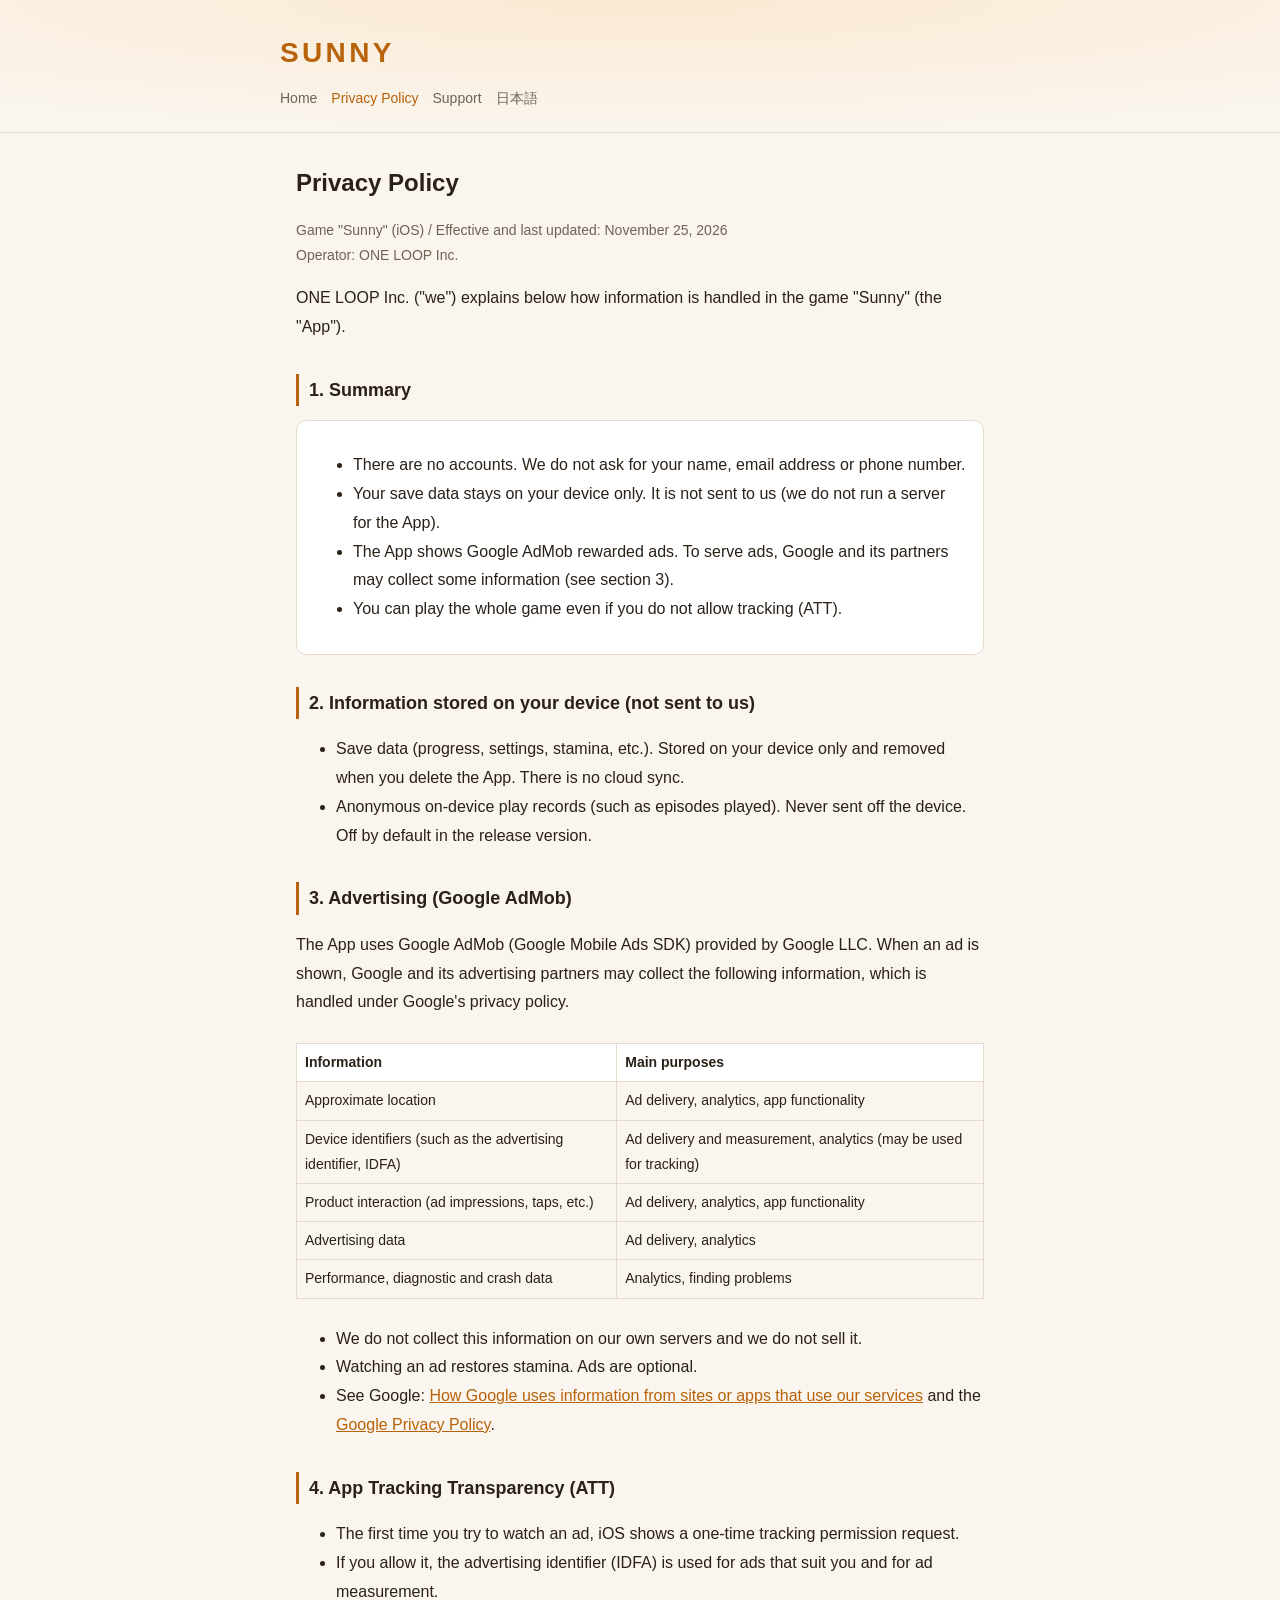
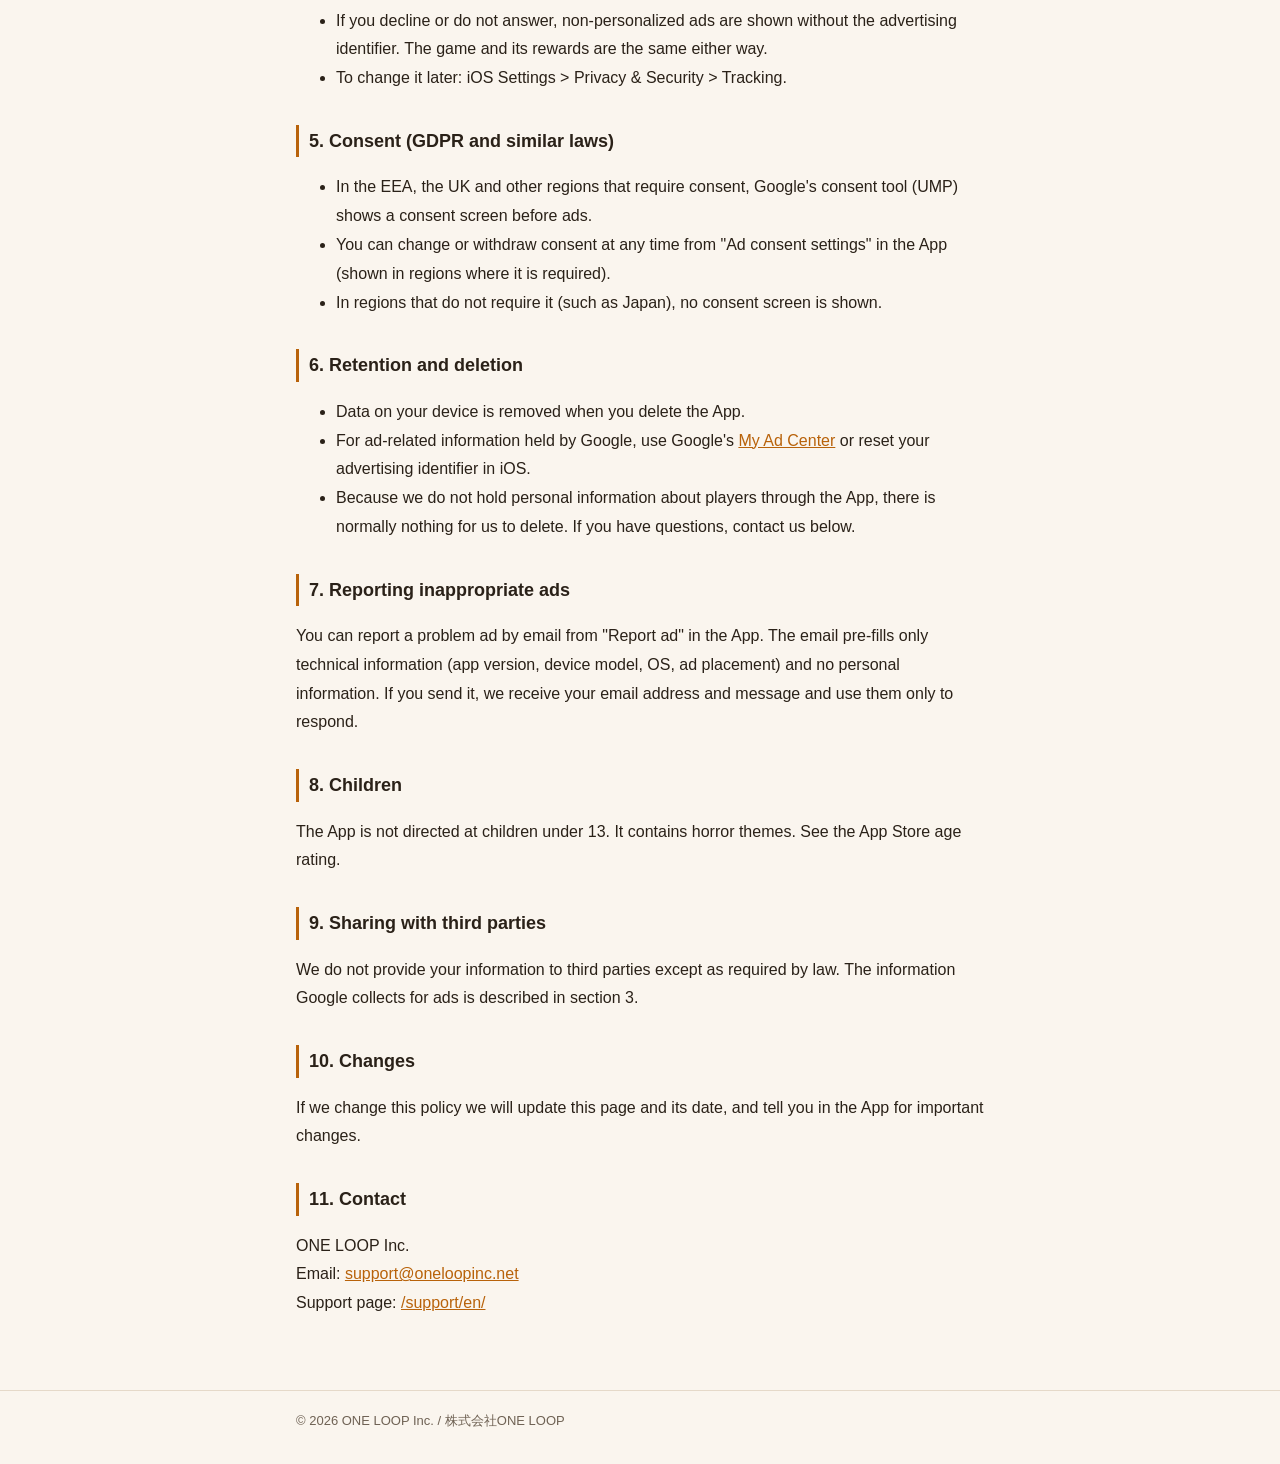
==== privacy/en/index.html @ 04d49288 "Sunny site: privacy, support, app-ads.txt for GitHub Pages Co-Authored-By: Claude Opus 5.5 <noreply@" ====
<!doctype html>
<html lang="en">
<head>
<meta charset="utf-8">
<meta name="viewport" content="width=device-width,initial-scale=1">
<title>Privacy Policy | Sunny</title>
<meta name="description" content="Privacy Policy for Sunny (ads, tracking permission, consent, data storage)">
<link rel="stylesheet" href="/assets/style.css">
</head>
<body>
<header><div class="wrap"><a class="brand" href="/">SUNNY</a><nav><a href="/">Home</a><a href="/privacy/en/" aria-current="page">Privacy Policy</a><a href="/support/en/">Support</a><a href="/privacy/ja/">日本語</a></nav></div></header>
<main><div class="wrap">

<h1>Privacy Policy</h1>
<p class="meta">Game "Sunny" (iOS) / Effective and last updated: November 25, 2026<br>Operator: ONE LOOP Inc.</p>
<p>ONE LOOP Inc. ("we") explains below how information is handled in the game "Sunny" (the "App").</p>

<h2>1. Summary</h2>
<div class="card"><ul>
<li>There are no accounts. We do not ask for your name, email address or phone number.</li>
<li>Your save data stays on your device only. It is not sent to us (we do not run a server for the App).</li>
<li>The App shows Google AdMob rewarded ads. To serve ads, Google and its partners may collect some information (see section 3).</li>
<li>You can play the whole game even if you do not allow tracking (ATT).</li>
</ul></div>

<h2>2. Information stored on your device (not sent to us)</h2>
<ul>
<li>Save data (progress, settings, stamina, etc.). Stored on your device only and removed when you delete the App. There is no cloud sync.</li>
<li>Anonymous on-device play records (such as episodes played). Never sent off the device. Off by default in the release version.</li>
</ul>

<h2>3. Advertising (Google AdMob)</h2>
<p>The App uses Google AdMob (Google Mobile Ads SDK) provided by Google LLC. When an ad is shown, Google and its advertising partners may collect the following information, which is handled under Google's privacy policy.</p>
<div class="tablewrap"><table>
<tr><th>Information</th><th>Main purposes</th></tr>
<tr><td>Approximate location</td><td>Ad delivery, analytics, app functionality</td></tr>
<tr><td>Device identifiers (such as the advertising identifier, IDFA)</td><td>Ad delivery and measurement, analytics (may be used for tracking)</td></tr>
<tr><td>Product interaction (ad impressions, taps, etc.)</td><td>Ad delivery, analytics, app functionality</td></tr>
<tr><td>Advertising data</td><td>Ad delivery, analytics</td></tr>
<tr><td>Performance, diagnostic and crash data</td><td>Analytics, finding problems</td></tr>
</table></div>
<ul>
<li>We do not collect this information on our own servers and we do not sell it.</li>
<li>Watching an ad restores stamina. Ads are optional.</li>
<li>See Google: <a href="https://policies.google.com/technologies/partner-sites">How Google uses information from sites or apps that use our services</a> and the <a href="https://policies.google.com/privacy">Google Privacy Policy</a>.</li>
</ul>

<h2>4. App Tracking Transparency (ATT)</h2>
<ul>
<li>The first time you try to watch an ad, iOS shows a one-time tracking permission request.</li>
<li>If you allow it, the advertising identifier (IDFA) is used for ads that suit you and for ad measurement.</li>
<li>If you decline or do not answer, non-personalized ads are shown without the advertising identifier. The game and its rewards are the same either way.</li>
<li>To change it later: iOS Settings &gt; Privacy &amp; Security &gt; Tracking.</li>
</ul>

<h2>5. Consent (GDPR and similar laws)</h2>
<ul>
<li>In the EEA, the UK and other regions that require consent, Google's consent tool (UMP) shows a consent screen before ads.</li>
<li>You can change or withdraw consent at any time from "Ad consent settings" in the App (shown in regions where it is required).</li>
<li>In regions that do not require it (such as Japan), no consent screen is shown.</li>
</ul>

<h2>6. Retention and deletion</h2>
<ul>
<li>Data on your device is removed when you delete the App.</li>
<li>For ad-related information held by Google, use Google's <a href="https://myadcenter.google.com/">My Ad Center</a> or reset your advertising identifier in iOS.</li>
<li>Because we do not hold personal information about players through the App, there is normally nothing for us to delete. If you have questions, contact us below.</li>
</ul>

<h2>7. Reporting inappropriate ads</h2>
<p>You can report a problem ad by email from "Report ad" in the App. The email pre-fills only technical information (app version, device model, OS, ad placement) and no personal information. If you send it, we receive your email address and message and use them only to respond.</p>

<h2>8. Children</h2>
<p>The App is not directed at children under 13. It contains horror themes. See the App Store age rating.</p>

<h2>9. Sharing with third parties</h2>
<p>We do not provide your information to third parties except as required by law. The information Google collects for ads is described in section 3.</p>

<h2>10. Changes</h2>
<p>If we change this policy we will update this page and its date, and tell you in the App for important changes.</p>

<h2>11. Contact</h2>
<p>ONE LOOP Inc.<br>Email: <a href="mailto:support@oneloopinc.net">support@oneloopinc.net</a><br>Support page: <a href="/support/en/">/support/en/</a></p>

</div></main>
<footer><div class="wrap">&copy; 2026 ONE LOOP Inc. / 株式会社ONE LOOP</div></footer>
</body>
</html>
---- assets/style.css ----
:root{--bg:#14101a;--card:#1e1826;--text:#f1e9e0;--muted:#b3a79d;--accent:#ffb454;--line:#3a2f45}
@media (prefers-color-scheme:light){:root{--bg:#faf5ee;--card:#fff;--text:#2a2118;--muted:#6f6254;--accent:#b8620a;--line:#e5d9c9}}
*{box-sizing:border-box}
html{-webkit-text-size-adjust:100%}
body{margin:0;background:var(--bg);color:var(--text);font:16px/1.8 -apple-system,BlinkMacSystemFont,"Hiragino Sans","Noto Sans JP","Segoe UI",sans-serif}
header{padding:28px 16px 20px;border-bottom:1px solid var(--line);background:radial-gradient(120% 140% at 50% 0,rgba(255,180,84,.18),transparent 70%)}
.wrap{max-width:720px;margin:0 auto;padding:0 16px}
header .wrap{padding:0}
.brand{font-size:28px;font-weight:700;letter-spacing:.12em;color:var(--accent);text-decoration:none}
nav{margin-top:8px;font-size:14px}
nav a{color:var(--muted);margin-right:14px;text-decoration:none}
nav a:hover,nav a[aria-current]{color:var(--accent)}
main{padding:28px 0 56px}
h1{font-size:24px;margin:0 0 6px}
h2{font-size:18px;margin:32px 0 8px;padding-left:10px;border-left:3px solid var(--accent)}
p,li{overflow-wrap:anywhere}
a{color:var(--accent)}
.meta{color:var(--muted);font-size:14px}
.card{background:var(--card);border:1px solid var(--line);border-radius:10px;padding:14px 16px;margin:14px 0}
table{width:100%;border-collapse:collapse;font-size:14px;margin:10px 0}
th,td{border:1px solid var(--line);padding:6px 8px;text-align:left;vertical-align:top}
th{background:var(--card)}
.tablewrap{overflow-x:auto}
.btns a{display:inline-block;margin:6px 8px 6px 0;padding:10px 18px;border:1px solid var(--accent);border-radius:999px;text-decoration:none}
footer{border-top:1px solid var(--line);padding:18px 0 32px;color:var(--muted);font-size:13px}
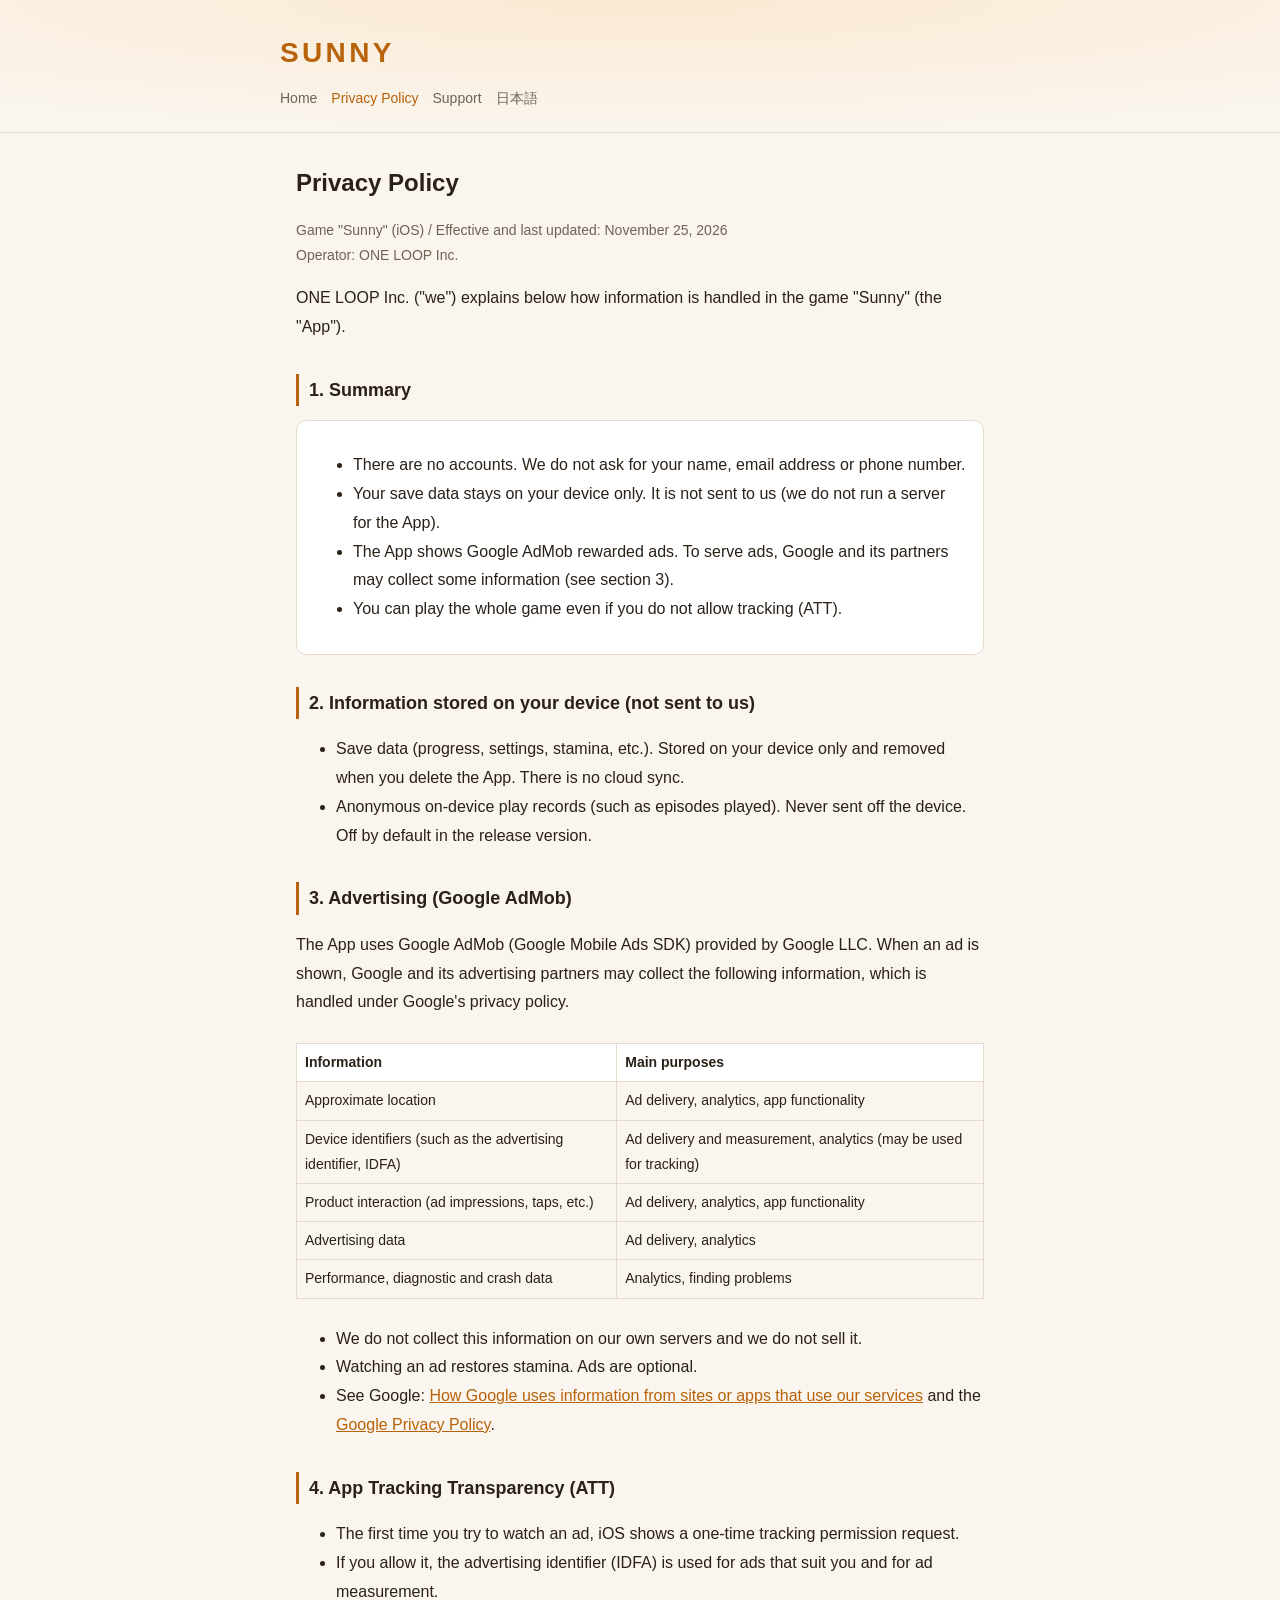
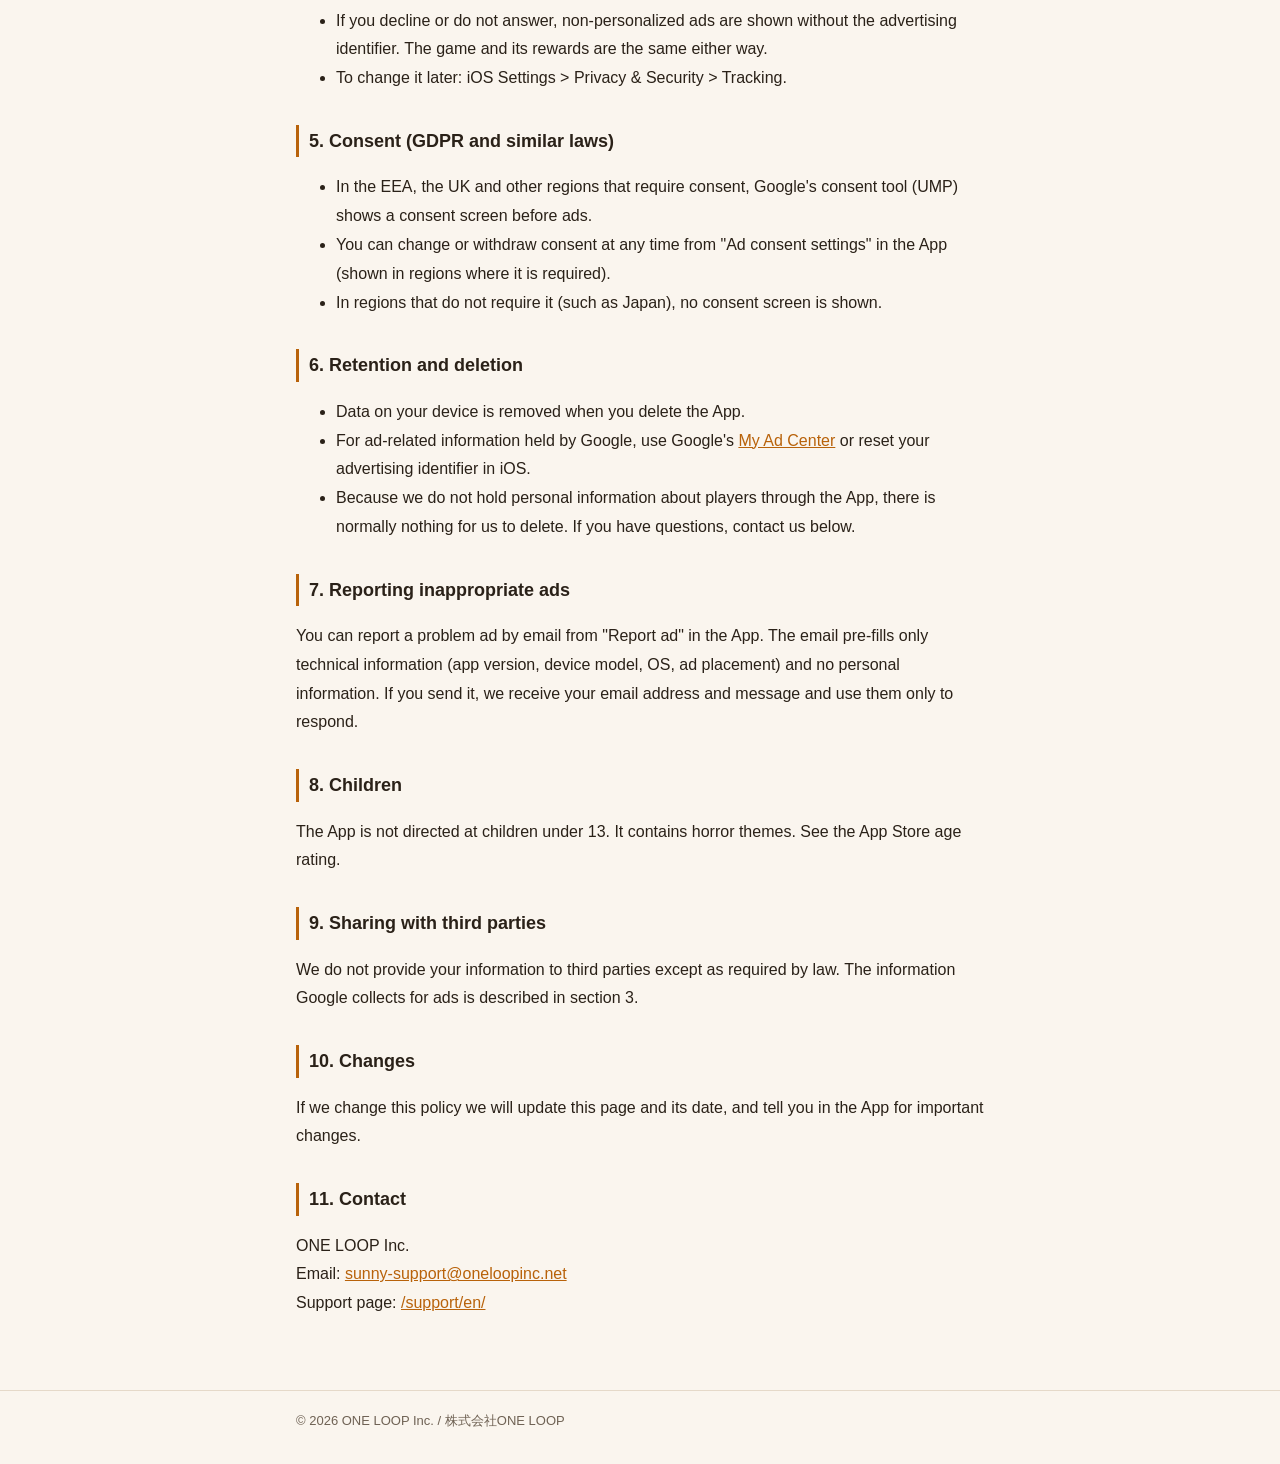
==== commit 0837bd65: "Contact address: support@ -> sunny-support@oneloopinc.net Co-Authored-By: Claude Opus 5.5 <noreply@a" ====
--- a/privacy/en/index.html
+++ b/privacy/en/index.html
@@ -80,7 +80,7 @@
 <p>If we change this policy we will update this page and its date, and tell you in the App for important changes.</p>
 
 <h2>11. Contact</h2>
-<p>ONE LOOP Inc.<br>Email: <a href="mailto:support@oneloopinc.net">support@oneloopinc.net</a><br>Support page: <a href="/support/en/">/support/en/</a></p>
+<p>ONE LOOP Inc.<br>Email: <a href="mailto:sunny-support@oneloopinc.net">sunny-support@oneloopinc.net</a><br>Support page: <a href="/support/en/">/support/en/</a></p>
 
 </div></main>
 <footer><div class="wrap">&copy; 2026 ONE LOOP Inc. / 株式会社ONE LOOP</div></footer>
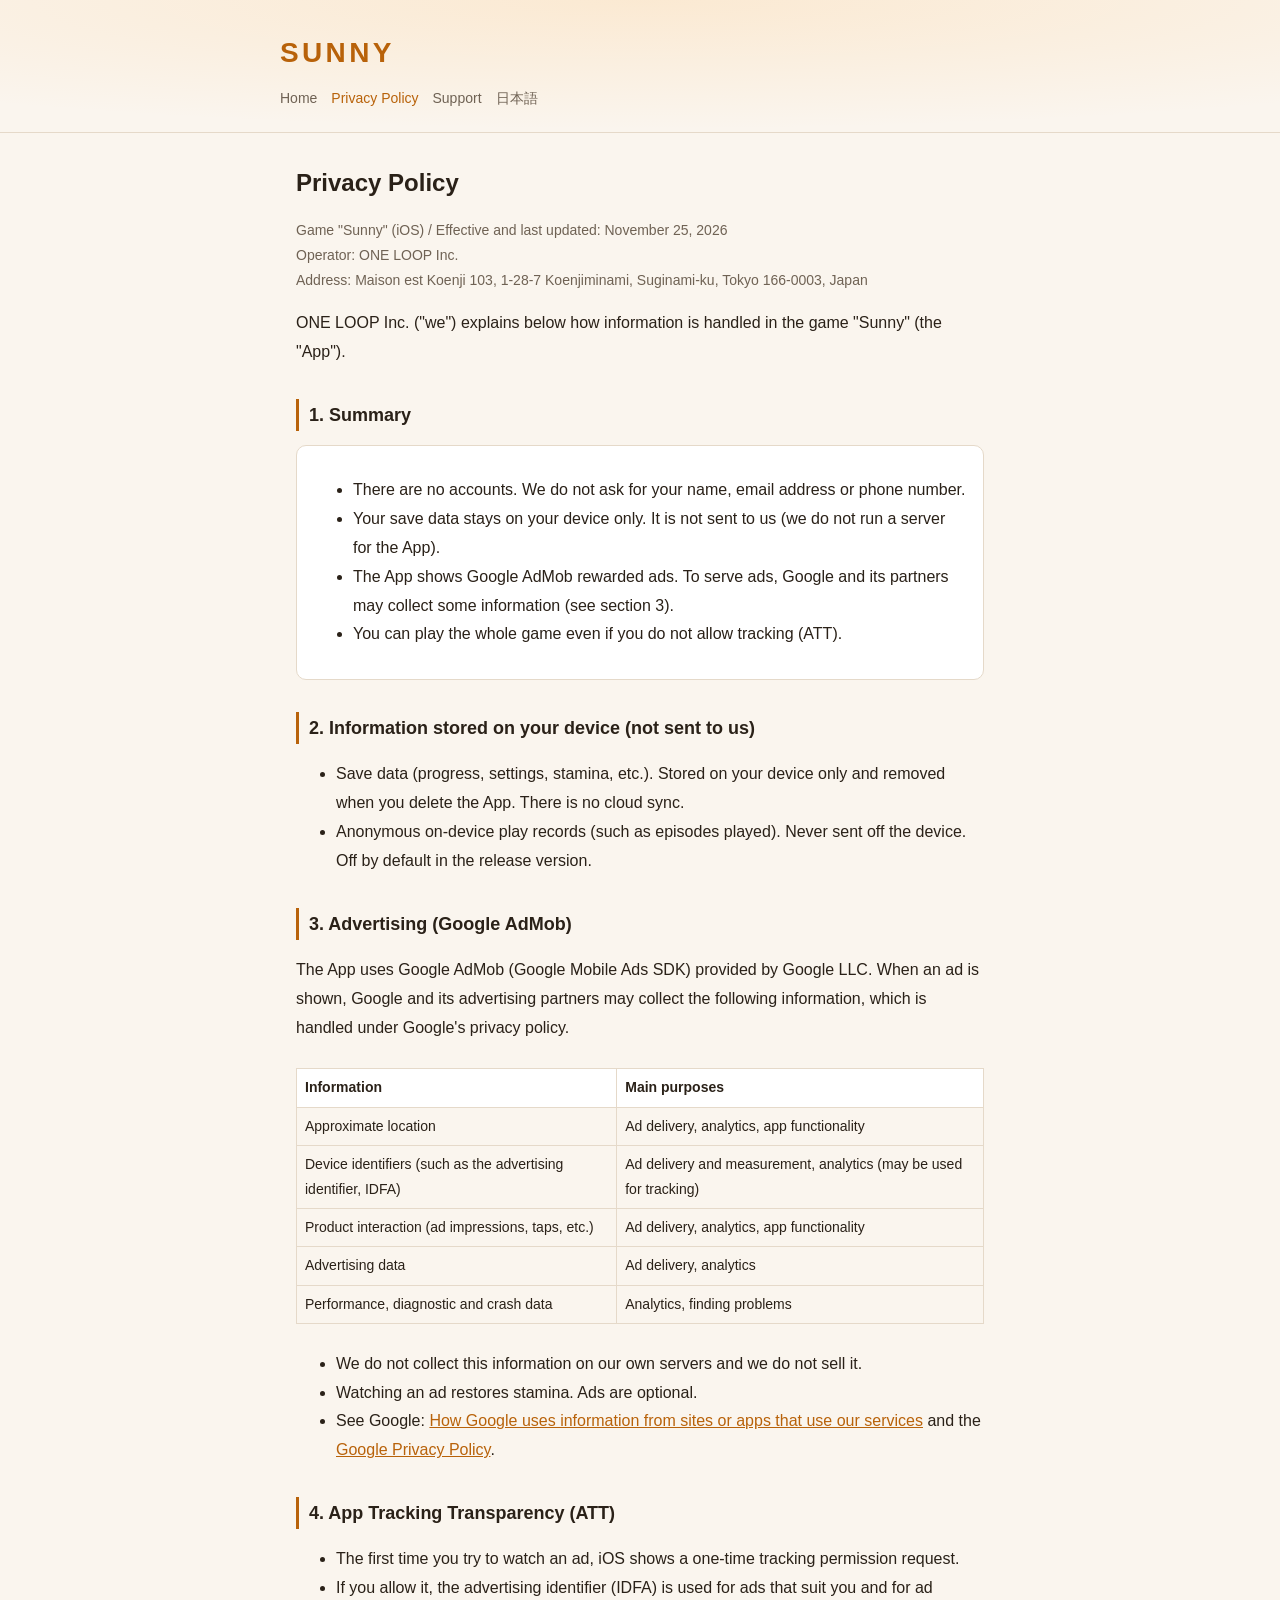
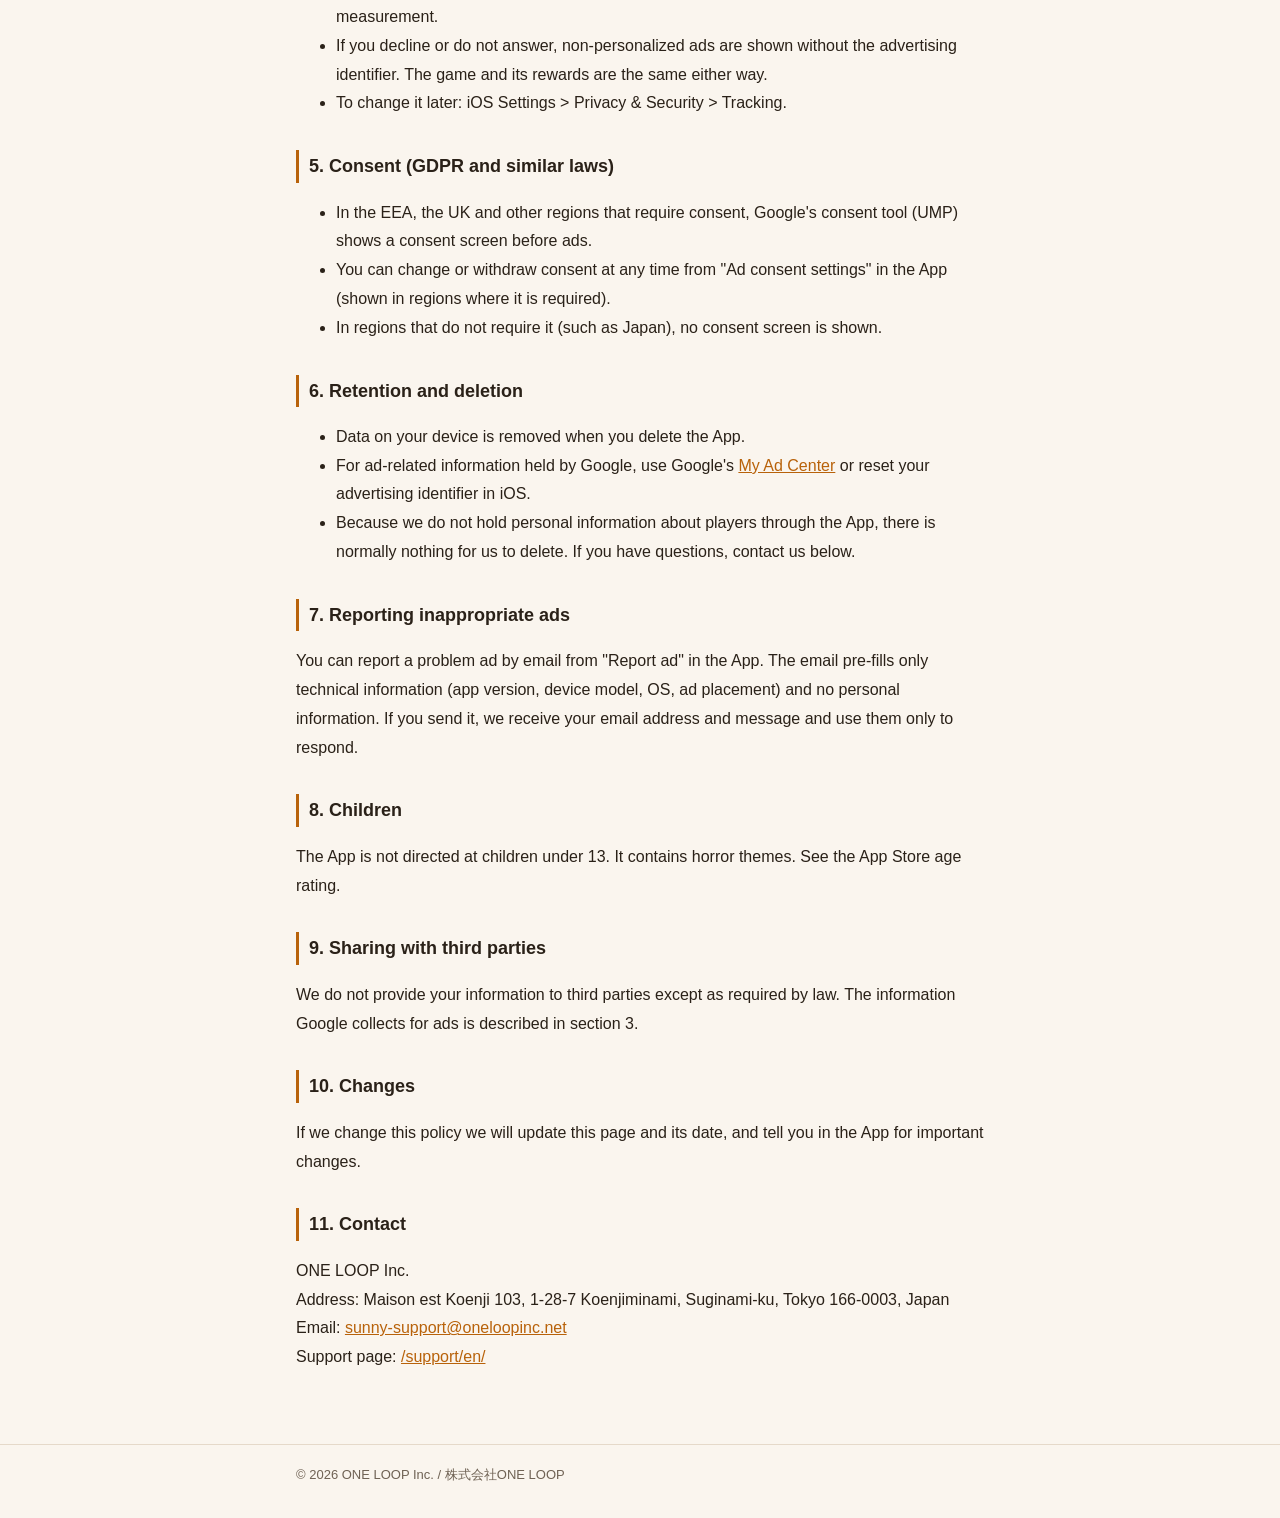
==== commit d642c83d: "Add operator address to privacy policy and support pages (ja/en) Co-Authored-By: Claude Opus 5.5 <no" ====
--- a/privacy/en/index.html
+++ b/privacy/en/index.html
@@ -12,7 +12,7 @@
 <main><div class="wrap">
 
 <h1>Privacy Policy</h1>
-<p class="meta">Game "Sunny" (iOS) / Effective and last updated: November 25, 2026<br>Operator: ONE LOOP Inc.</p>
+<p class="meta">Game "Sunny" (iOS) / Effective and last updated: November 25, 2026<br>Operator: ONE LOOP Inc.<br>Address: Maison est Koenji 103, 1-28-7 Koenjiminami, Suginami-ku, Tokyo 166-0003, Japan</p>
 <p>ONE LOOP Inc. ("we") explains below how information is handled in the game "Sunny" (the "App").</p>
 
 <h2>1. Summary</h2>
@@ -80,7 +80,7 @@
 <p>If we change this policy we will update this page and its date, and tell you in the App for important changes.</p>
 
 <h2>11. Contact</h2>
-<p>ONE LOOP Inc.<br>Email: <a href="mailto:sunny-support@oneloopinc.net">sunny-support@oneloopinc.net</a><br>Support page: <a href="/support/en/">/support/en/</a></p>
+<p>ONE LOOP Inc.<br>Address: Maison est Koenji 103, 1-28-7 Koenjiminami, Suginami-ku, Tokyo 166-0003, Japan<br>Email: <a href="mailto:sunny-support@oneloopinc.net">sunny-support@oneloopinc.net</a><br>Support page: <a href="/support/en/">/support/en/</a></p>
 
 </div></main>
 <footer><div class="wrap">&copy; 2026 ONE LOOP Inc. / 株式会社ONE LOOP</div></footer>
